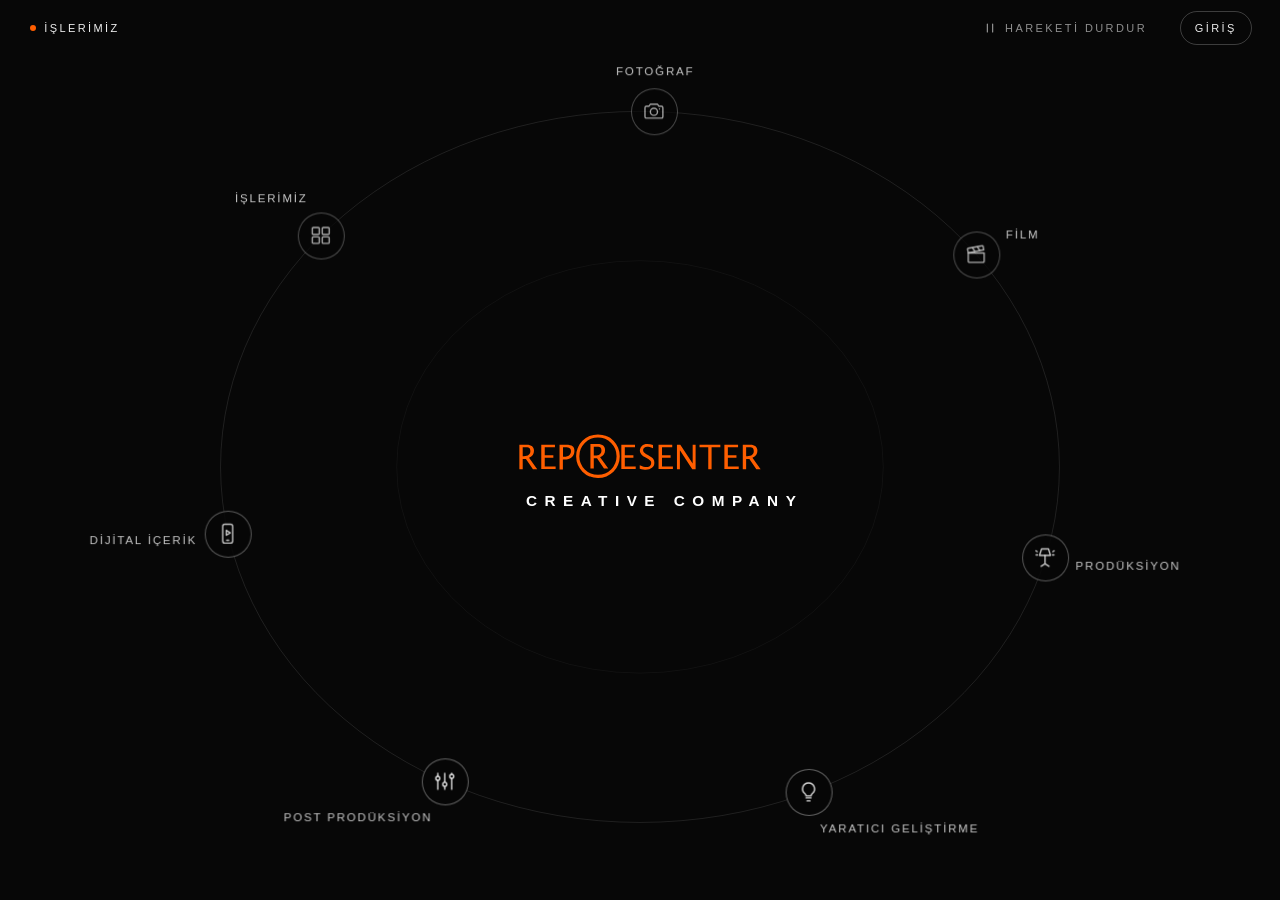
==== index.html @ e48978e8 "Ana sayfa: Representer gezegenli sayfa; giris kapisi /giris adresine tasindi" ====
<!doctype html>
<html lang="tr">
<head>
  <meta charset="utf-8">
  <meta name="viewport" content="width=device-width, initial-scale=1">
  <title>Representer</title>
  <meta name="description" content="Representer — reklam fotoğrafı ve film; yaratıcı geliştirme, prodüksiyon, post prodüksiyon.">
  <link rel="stylesheet" href="/ana/style.css?s=1">
</head>
<body>
  <header class="top" id="top">
    <button class="top-btn" id="btn-works" type="button">İşlerimiz</button>
    <div class="top-sag">
      <button class="top-btn" id="btn-motion" type="button" aria-pressed="false">
        <svg class="ico" viewBox="0 0 16 16" aria-hidden="true"><path class="i-pause" d="M5 3.5v9M11 3.5v9"/><path class="i-play" d="M5 3.2v9.6L12.6 8z"/></svg>
        <span class="txt">Hareketi durdur</span>
      </button>
      <span id="top-links"></span>
    </div>
  </header>

  <main class="stage" id="stage" aria-label="Hizmetler">
    <h1 class="sr">Representer — Creative Company</h1>
    <svg class="orbits" id="orbits" aria-hidden="true"></svg>
    <svg class="links" id="links" aria-hidden="true"></svg>
    <div class="logo" id="logo"></div>
  </main>

  <div class="panel" id="panel" role="dialog" aria-modal="true" aria-labelledby="panel-title" hidden>
    <div class="panel-backdrop"></div>
    <div class="panel-inner">
      <button class="panel-close" type="button" aria-label="Kapat">
        <svg viewBox="0 0 16 16" aria-hidden="true"><path d="M3.5 3.5l9 9M12.5 3.5l-9 9"/></svg>
      </button>
      <p class="panel-crumb"></p>
      <h2 id="panel-title" tabindex="-1"></h2>
      <div class="panel-body"></div>
      <nav class="panel-nav" aria-label="Başlıklar"><ul></ul></nav>
    </div>
  </div>

  <script src="/ana/config.js?s=1"></script>
  <script src="/ana/icons.js?s=1"></script>
  <script src="/ana/logo.js?s=1"></script>
  <script src="/ana/layout.js?s=1"></script>
  <script src="/ana/motion.js?s=1"></script>
  <script src="/ana/app.js?s=1"></script>
  <script src="/ana/interaction.js?s=1"></script>
</body>
</html>
---- ana/style.css ----
:root {
  --bg: #070707;
  --ink: #ededed;
  --muted: rgba(255, 255, 255, .55);
  --line: rgba(255, 255, 255, .10);
  --accent: #ff5e00;
  --font: "Helvetica Neue", "Helvetica Neue LT", Helvetica, Arial, sans-serif;
}
* { box-sizing: border-box; }
html, body { margin: 0; height: 100%; background: var(--bg); color: var(--ink); font-family: var(--font); overflow: hidden; }
button { font: inherit; color: inherit; background: none; border: 0; padding: 0; cursor: pointer; }
.sr { position: absolute; width: 1px; height: 1px; overflow: hidden; clip: rect(0 0 0 0); white-space: nowrap; }
:focus { outline: none; }
:focus-visible { outline: 1px solid var(--accent); outline-offset: 4px; }

/* Üst bölüm */
.top {
  position: fixed; inset: 0 0 auto 0; height: 56px; z-index: 20;
  display: flex; align-items: center; justify-content: space-between; padding: 0 clamp(14px, 2.2vw, 36px);
}
.top-btn {
  display: inline-flex; align-items: center; gap: 8px; height: 34px; padding: 0 2px;
  font-size: 11px; letter-spacing: .22em; text-transform: uppercase; color: var(--muted);
  transition: color .2s;
}
.top-btn:hover, .top-btn:focus-visible { color: var(--ink); }
#btn-works { color: var(--ink); }
#btn-works::before { content: ""; width: 6px; height: 6px; border-radius: 50%; background: var(--accent); }
.top-sag { display: flex; align-items: center; gap: clamp(16px, 2.4vw, 32px); }
.top-btn.top-link { text-decoration: none; color: var(--ink); border: 1px solid rgba(255, 255, 255, .22); border-radius: 17px; padding: 0 14px; transition: border-color .2s, color .2s; }
.top-btn.top-link:hover, .top-btn.top-link:focus-visible { border-color: var(--accent); color: #fff; }
.narrow #btn-motion .txt { display: none; }
.top-btn .ico { width: 14px; height: 14px; fill: none; stroke: currentColor; stroke-width: 1.4; stroke-linecap: round; stroke-linejoin: round; }
.top-btn[data-state="on"] .i-play, .top-btn[data-state="off"] .i-pause { display: none; }

/* Sahne */
.stage { position: fixed; inset: 0; opacity: 0; transition: opacity .8s ease; }
.ready .stage { opacity: 1; }
.orbits, .links { position: absolute; inset: 0; width: 100%; height: 100%; pointer-events: none; overflow: visible; }
.orbit { fill: none; stroke: var(--line); stroke-width: 1; vector-effect: non-scaling-stroke; }
.orbit.faint { stroke: rgba(255, 255, 255, .045); }

.logo { position: absolute; left: 0; top: 0; text-align: center; pointer-events: none; z-index: 1; }
.logo-mark { display: block; width: 100%; height: auto; animation: breathe 6s ease-in-out infinite; }
.logo-tag {
  display: block; margin-top: calc(var(--tag-size) * .2);
  font-size: var(--tag-size); line-height: 1.2; letter-spacing: .49em; text-indent: .49em;
  font-weight: 600; color: #fff; white-space: nowrap;
}
@keyframes breathe {
  0%, 100% { filter: drop-shadow(0 0 6px rgba(255, 94, 0, .10)); }
  50% { filter: drop-shadow(0 0 22px rgba(255, 94, 0, .32)); }
}

/* Gezegen */
.pg { position: absolute; left: 0; top: 0; transition: opacity .35s; }
.planet {
  position: absolute; left: 0; top: 0; width: calc(var(--r) * 2); height: calc(var(--r) * 2);
  border-radius: 50%; border: 1px solid rgba(255, 255, 255, .38); background: var(--bg);
  display: grid; place-items: center; color: rgba(255, 255, 255, .86);
  transition: border-color .25s, color .25s, box-shadow .35s; will-change: transform; z-index: 2;
}
.planet svg { width: calc(var(--r) * 1.02); height: calc(var(--r) * 1.02); }
.planet::after {
  content: ""; position: absolute; inset: -9px; border-radius: 50%;
}
.pg:hover .planet, .pg.open .planet, .planet:focus-visible {
  border-color: var(--accent); color: var(--accent); box-shadow: 0 0 22px rgba(255, 94, 0, .28);
}
.plabel {
  position: absolute; left: 0; top: 0; z-index: 2; pointer-events: none;
  font-size: 11.5px; letter-spacing: .16em; text-transform: uppercase; color: rgba(255, 255, 255, .78);
  white-space: nowrap; line-height: 1.35; will-change: transform; transition: color .25s, opacity .3s;
}
.plabel[data-align="right"] { text-align: right; }
.plabel[data-align="center"] { text-align: center; }
.pg.open .plabel, .pg:hover .plabel { color: #fff; }
.narrow .plabel { font-size: 10px; letter-spacing: .12em; white-space: normal; max-width: 92px; width: max-content; }

/* Uydular */
.sats {
  list-style: none; margin: 0; padding: 0; position: absolute; left: 0; top: 0; width: max-content; z-index: 6;
  visibility: hidden; transition: visibility 0s .3s;
}
.pg.open .sats { visibility: visible; transition: none; }
.sats li { height: var(--row); opacity: 0; transform: translateX(-6px); transition: opacity .22s, transform .3s; }
.sats[data-side="L"] li { transform: translateX(6px); }
.pg.open .sats li { opacity: 1; transform: none; }
.pg.open .sats li:nth-child(2) { transition-delay: .04s; }
.pg.open .sats li:nth-child(3) { transition-delay: .08s; }
.pg.open .sats li:nth-child(4) { transition-delay: .12s; }
.pg.open .sats li:nth-child(5) { transition-delay: .16s; }
.pg.open .sats li:nth-child(n+6) { transition-delay: .2s; }
.sat {
  height: 100%; display: flex; align-items: center; gap: 10px; padding: 0 6px 0 5px; width: 100%;
  font-size: 13px; letter-spacing: .03em; color: rgba(255, 255, 255, .82); white-space: nowrap; transition: color .2s;
}
.sats[data-side="L"] .sat { flex-direction: row-reverse; padding: 0 5px 0 6px; }
.sat .dot { width: 8px; height: 8px; border-radius: 50%; border: 1px solid var(--accent); flex: none; transition: background .2s; }
.sat:hover, .sat:focus-visible { color: #fff; }
.sat:hover .dot, .sat:focus-visible .dot { background: var(--accent); }
.sat:focus-visible { outline-offset: 0; }
.pg.open { z-index: 5; }

.link {
  fill: none; stroke: rgba(255, 94, 0, .45); stroke-width: 1;
  stroke-dasharray: 1; stroke-dashoffset: 1; animation: draw .45s ease forwards; animation-delay: calc(var(--i) * 40ms);
}
@keyframes draw { to { stroke-dashoffset: 0; } }

/* Odak düzeni: uydular için yer yoksa diğerleri çekilir */
.stage.focus .pg:not(.open) { opacity: .14; }
.stage.focus .pg:not(.open) .plabel { opacity: 0; }

/* Panel */
.panel { position: fixed; inset: 0; z-index: 40; }
.panel-backdrop { position: absolute; inset: 0; background: rgba(0, 0, 0, .62); opacity: 0; transition: opacity .3s; }
.panel-inner {
  position: absolute; top: 0; right: 0; bottom: 0; width: min(440px, 100%); background: var(--bg);
  border-left: 1px solid var(--line); padding: 72px clamp(20px, 4vw, 44px) 32px; overflow-y: auto;
  transform: translateX(24px); opacity: 0; transition: transform .35s ease, opacity .3s;
}
.panel.on .panel-backdrop { opacity: 1; }
.panel.on .panel-inner { transform: none; opacity: 1; }
.panel-close { position: absolute; top: 14px; right: 14px; width: 40px; height: 40px; display: grid; place-items: center; color: var(--muted); }
.panel-close:hover { color: #fff; }
.panel-close svg { width: 16px; height: 16px; stroke: currentColor; stroke-width: 1.4; fill: none; }
.panel-crumb { margin: 0 0 10px; font-size: 11px; letter-spacing: .22em; text-transform: uppercase; color: var(--accent); }
.panel h2 { margin: 0 0 22px; font-size: clamp(26px, 4vw, 36px); font-weight: 300; letter-spacing: .01em; }
.panel-body .empty { margin: 0 0 28px; color: var(--muted); font-size: 14px; }
.panel-nav ul { list-style: none; margin: 0; padding: 18px 0 0; border-top: 1px solid var(--line); }
.panel-nav button { display: flex; align-items: center; gap: 12px; width: 100%; min-height: 40px; font-size: 14px; color: rgba(255, 255, 255, .72); text-align: left; }
.panel-nav button:hover, .panel-nav button[aria-current] { color: #fff; }
.panel-nav .dot { width: 7px; height: 7px; border-radius: 50%; border: 1px solid var(--accent); flex: none; }
.panel-nav button[aria-current] .dot { background: var(--accent); }

@media (prefers-reduced-motion: reduce) {
  .logo-mark { animation: none; filter: drop-shadow(0 0 12px rgba(255, 94, 0, .18)); }
  .stage, .sats li, .panel-inner, .panel-backdrop, .pg { transition: none; }
  .sats li, .sats[data-side="L"] li { transform: none; }
  .link { animation: none; stroke-dashoffset: 0; }
}
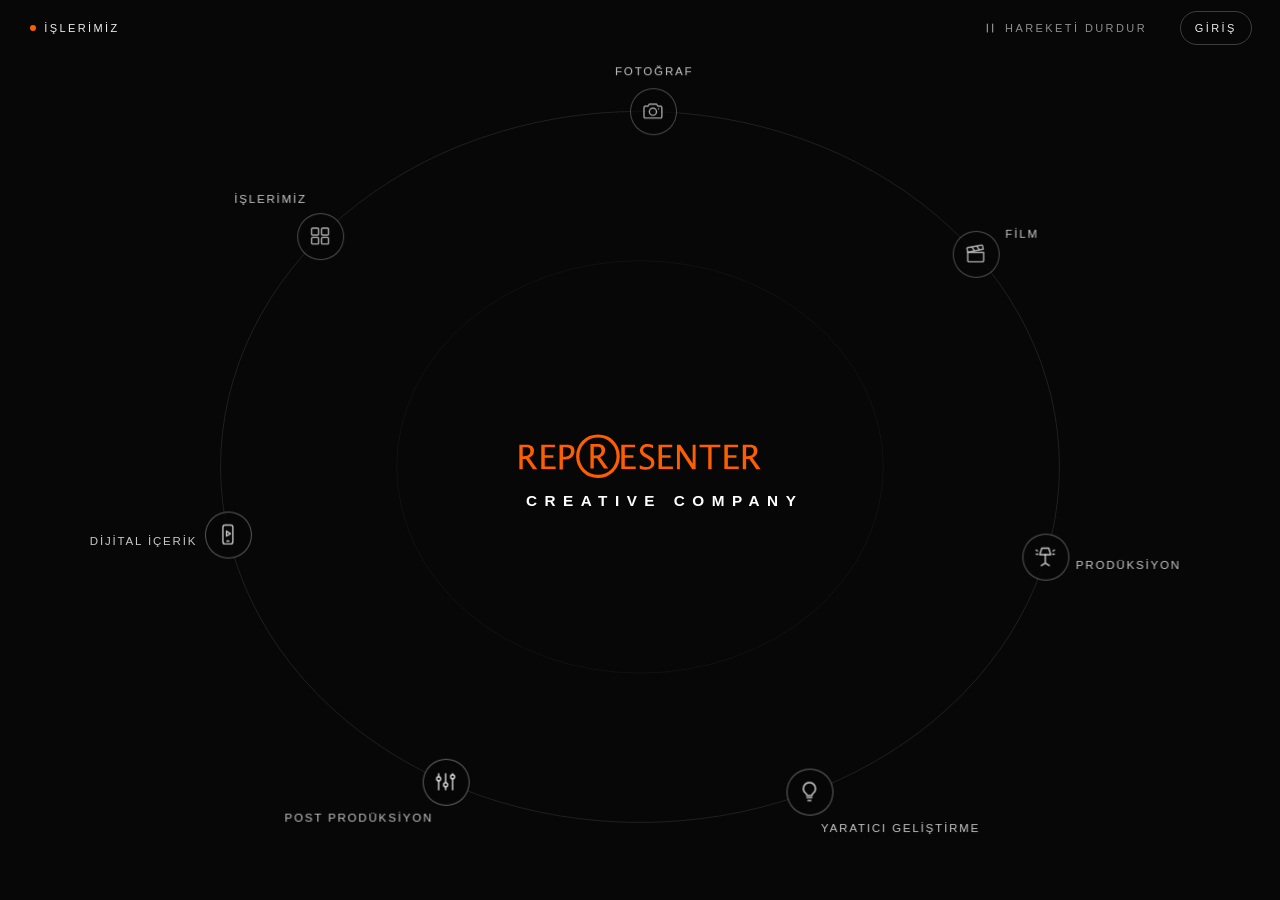
==== commit 12eaa20a: "Ana sayfa: logo fosfor isigi guclendi (s=2)" ====
--- a/index.html
+++ b/index.html
@@ -1,11 +1,11 @@
-<!doctype html>
+﻿<!doctype html>
 <html lang="tr">
 <head>
   <meta charset="utf-8">
   <meta name="viewport" content="width=device-width, initial-scale=1">
   <title>Representer</title>
   <meta name="description" content="Representer — reklam fotoğrafı ve film; yaratıcı geliştirme, prodüksiyon, post prodüksiyon.">
-  <link rel="stylesheet" href="/ana/style.css?s=1">
+  <link rel="stylesheet" href="/ana/style.css?s=2">
 </head>
 <body>
   <header class="top" id="top">
@@ -39,12 +39,12 @@
     </div>
   </div>
 
-  <script src="/ana/config.js?s=1"></script>
-  <script src="/ana/icons.js?s=1"></script>
-  <script src="/ana/logo.js?s=1"></script>
-  <script src="/ana/layout.js?s=1"></script>
-  <script src="/ana/motion.js?s=1"></script>
-  <script src="/ana/app.js?s=1"></script>
-  <script src="/ana/interaction.js?s=1"></script>
+  <script src="/ana/config.js?s=2"></script>
+  <script src="/ana/icons.js?s=2"></script>
+  <script src="/ana/logo.js?s=2"></script>
+  <script src="/ana/layout.js?s=2"></script>
+  <script src="/ana/motion.js?s=2"></script>
+  <script src="/ana/app.js?s=2"></script>
+  <script src="/ana/interaction.js?s=2"></script>
 </body>
 </html>
--- a/ana/style.css
+++ b/ana/style.css
@@ -47,9 +47,10 @@
   font-size: var(--tag-size); line-height: 1.2; letter-spacing: .49em; text-indent: .49em;
   font-weight: 600; color: #fff; white-space: nowrap;
 }
+/* Fosfor ışığı: yakın parlak hale + geniş yumuşak ışık; nefes alır */
 @keyframes breathe {
-  0%, 100% { filter: drop-shadow(0 0 6px rgba(255, 94, 0, .10)); }
-  50% { filter: drop-shadow(0 0 22px rgba(255, 94, 0, .32)); }
+  0%, 100% { filter: drop-shadow(0 0 2px rgba(255, 120, 30, .85)) drop-shadow(0 0 10px rgba(255, 94, 0, .55)) drop-shadow(0 0 28px rgba(255, 94, 0, .30)); }
+  50% { filter: drop-shadow(0 0 3px rgba(255, 140, 50, 1)) drop-shadow(0 0 16px rgba(255, 94, 0, .80)) drop-shadow(0 0 44px rgba(255, 94, 0, .45)); }
 }
 
 /* Gezegen */
@@ -135,7 +136,7 @@
 .panel-nav button[aria-current] .dot { background: var(--accent); }
 
 @media (prefers-reduced-motion: reduce) {
-  .logo-mark { animation: none; filter: drop-shadow(0 0 12px rgba(255, 94, 0, .18)); }
+  .logo-mark { animation: none; filter: drop-shadow(0 0 2px rgba(255, 120, 30, .9)) drop-shadow(0 0 12px rgba(255, 94, 0, .65)) drop-shadow(0 0 34px rgba(255, 94, 0, .35)); }
   .stage, .sats li, .panel-inner, .panel-backdrop, .pg { transition: none; }
   .sats li, .sats[data-side="L"] li { transform: none; }
   .link { animation: none; stroke-dashoffset: 0; }
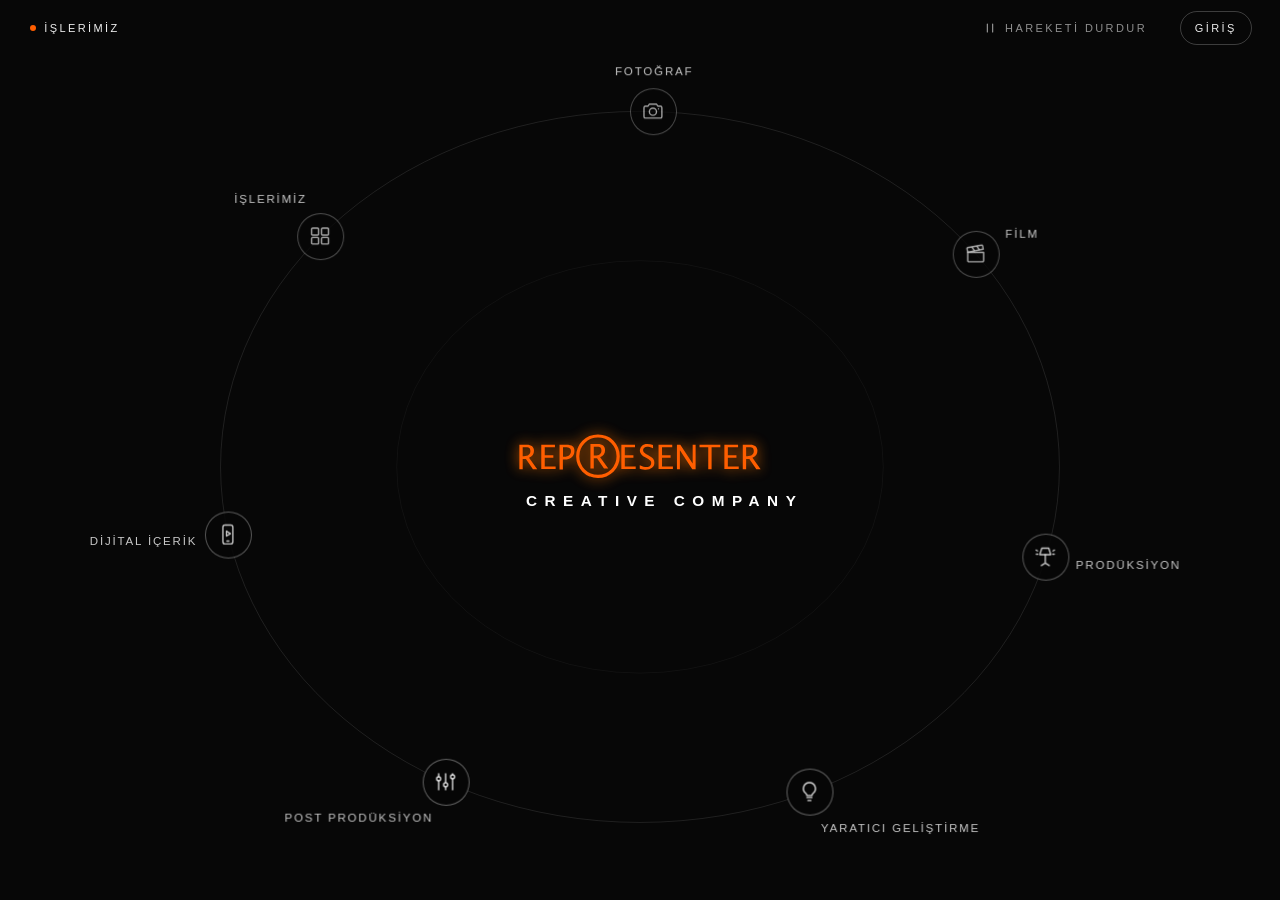
==== commit 55a98dc1: "Ana sayfa: fosfor isigi arkadaki kopyada, logo net (s=3)" ====
--- a/index.html
+++ b/index.html
@@ -5,7 +5,7 @@
   <meta name="viewport" content="width=device-width, initial-scale=1">
   <title>Representer</title>
   <meta name="description" content="Representer — reklam fotoğrafı ve film; yaratıcı geliştirme, prodüksiyon, post prodüksiyon.">
-  <link rel="stylesheet" href="/ana/style.css?s=2">
+  <link rel="stylesheet" href="/ana/style.css?s=3">
 </head>
 <body>
   <header class="top" id="top">
@@ -39,12 +39,12 @@
     </div>
   </div>
 
-  <script src="/ana/config.js?s=2"></script>
-  <script src="/ana/icons.js?s=2"></script>
-  <script src="/ana/logo.js?s=2"></script>
-  <script src="/ana/layout.js?s=2"></script>
-  <script src="/ana/motion.js?s=2"></script>
-  <script src="/ana/app.js?s=2"></script>
-  <script src="/ana/interaction.js?s=2"></script>
+  <script src="/ana/config.js?s=3"></script>
+  <script src="/ana/icons.js?s=3"></script>
+  <script src="/ana/logo.js?s=3"></script>
+  <script src="/ana/layout.js?s=3"></script>
+  <script src="/ana/motion.js?s=3"></script>
+  <script src="/ana/app.js?s=3"></script>
+  <script src="/ana/interaction.js?s=3"></script>
 </body>
 </html>
--- a/ana/style.css
+++ b/ana/style.css
@@ -41,16 +41,17 @@
 .orbit.faint { stroke: rgba(255, 255, 255, .045); }
 
 .logo { position: absolute; left: 0; top: 0; text-align: center; pointer-events: none; z-index: 1; }
-.logo-mark { display: block; width: 100%; height: auto; animation: breathe 6s ease-in-out infinite; }
-.logo-tag {
+.logo-mark { position: relative; display: block; width: 100%; height: auto; }
+.logo-isik { position: absolute; left: 0; top: 0; width: 100%; pointer-events: none; }
+.logo-glow { display: block; width: 100%; height: auto; filter: blur(7px) brightness(1.25); opacity: .9; animation: breathe 6s ease-in-out infinite; }.logo-tag {
   display: block; margin-top: calc(var(--tag-size) * .2);
   font-size: var(--tag-size); line-height: 1.2; letter-spacing: .49em; text-indent: .49em;
   font-weight: 600; color: #fff; white-space: nowrap;
 }
-/* Fosfor ışığı: yakın parlak hale + geniş yumuşak ışık; nefes alır */
+/* Fosfor ışığı: arkadaki bulanık kopya + geniş hale; nefes alır. Asıl logo keskin kalır */
 @keyframes breathe {
-  0%, 100% { filter: drop-shadow(0 0 2px rgba(255, 120, 30, .85)) drop-shadow(0 0 10px rgba(255, 94, 0, .55)) drop-shadow(0 0 28px rgba(255, 94, 0, .30)); }
-  50% { filter: drop-shadow(0 0 3px rgba(255, 140, 50, 1)) drop-shadow(0 0 16px rgba(255, 94, 0, .80)) drop-shadow(0 0 44px rgba(255, 94, 0, .45)); }
+  0%, 100% { opacity: .7; filter: blur(7px) brightness(1.2) drop-shadow(0 0 18px rgba(255, 94, 0, .45)); }
+  50% { opacity: 1; filter: blur(9px) brightness(1.45) drop-shadow(0 0 30px rgba(255, 94, 0, .7)); }
 }
 
 /* Gezegen */
@@ -136,7 +137,7 @@
 .panel-nav button[aria-current] .dot { background: var(--accent); }
 
 @media (prefers-reduced-motion: reduce) {
-  .logo-mark { animation: none; filter: drop-shadow(0 0 2px rgba(255, 120, 30, .9)) drop-shadow(0 0 12px rgba(255, 94, 0, .65)) drop-shadow(0 0 34px rgba(255, 94, 0, .35)); }
+  .logo-glow { animation: none; filter: blur(8px) brightness(1.3) drop-shadow(0 0 24px rgba(255, 94, 0, .55)); }
   .stage, .sats li, .panel-inner, .panel-backdrop, .pg { transition: none; }
   .sats li, .sats[data-side="L"] li { transform: none; }
   .link { animation: none; stroke-dashoffset: 0; }
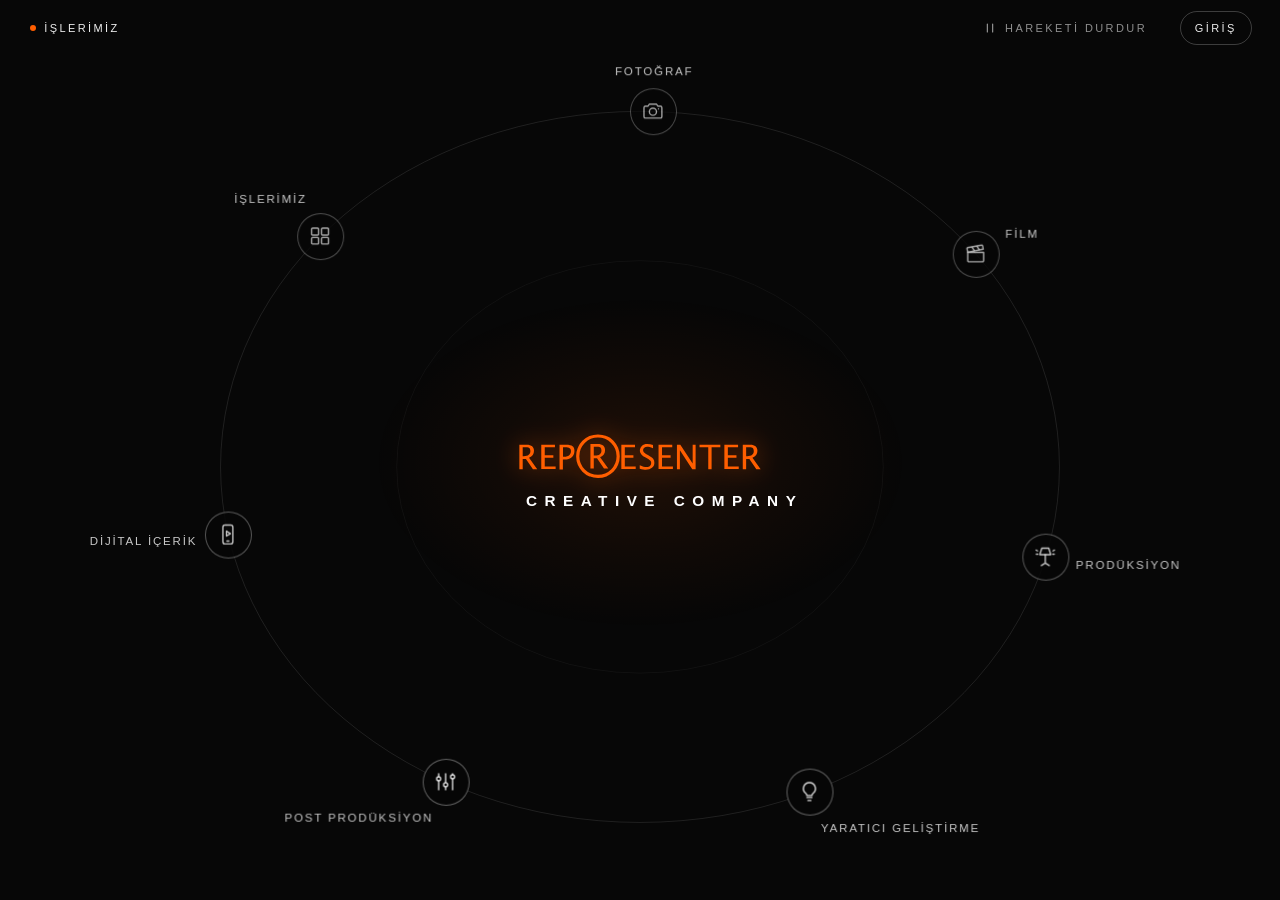
==== commit bf53abc8: "Ana sayfa: logo rpresenter.com gibi, arkada yumusak fosfor (s=4)" ====
--- a/index.html
+++ b/index.html
@@ -5,7 +5,7 @@
   <meta name="viewport" content="width=device-width, initial-scale=1">
   <title>Representer</title>
   <meta name="description" content="Representer — reklam fotoğrafı ve film; yaratıcı geliştirme, prodüksiyon, post prodüksiyon.">
-  <link rel="stylesheet" href="/ana/style.css?s=3">
+  <link rel="stylesheet" href="/ana/style.css?s=4">
 </head>
 <body>
   <header class="top" id="top">
@@ -39,12 +39,12 @@
     </div>
   </div>
 
-  <script src="/ana/config.js?s=3"></script>
-  <script src="/ana/icons.js?s=3"></script>
-  <script src="/ana/logo.js?s=3"></script>
-  <script src="/ana/layout.js?s=3"></script>
-  <script src="/ana/motion.js?s=3"></script>
-  <script src="/ana/app.js?s=3"></script>
-  <script src="/ana/interaction.js?s=3"></script>
+  <script src="/ana/config.js?s=4"></script>
+  <script src="/ana/icons.js?s=4"></script>
+  <script src="/ana/logo.js?s=4"></script>
+  <script src="/ana/layout.js?s=4"></script>
+  <script src="/ana/motion.js?s=4"></script>
+  <script src="/ana/app.js?s=4"></script>
+  <script src="/ana/interaction.js?s=4"></script>
 </body>
 </html>
--- a/ana/style.css
+++ b/ana/style.css
@@ -43,15 +43,23 @@
 .logo { position: absolute; left: 0; top: 0; text-align: center; pointer-events: none; z-index: 1; }
 .logo-mark { position: relative; display: block; width: 100%; height: auto; }
 .logo-isik { position: absolute; left: 0; top: 0; width: 100%; pointer-events: none; }
-.logo-glow { display: block; width: 100%; height: auto; filter: blur(7px) brightness(1.25); opacity: .9; animation: breathe 6s ease-in-out infinite; }.logo-tag {
+.logo-glow { display: block; width: 100%; height: auto; filter: blur(12px); opacity: .5; animation: breathe 6s ease-in-out infinite; }
+/* Geniş, sıcak ortam ışığı (kenarsız; zemin parçası değil) */
+.logo::before {
+  content: ""; position: absolute; left: 50%; top: 45%; width: 220%; height: 380%; transform: translate(-50%, -50%);
+  background: radial-gradient(closest-side, rgba(255, 94, 0, .10), rgba(255, 94, 0, .04) 55%, transparent);
+  pointer-events: none; z-index: -1;
+}
+/* rpresenter.com'daki gibi: beyaz, kalın, logo genişliğinde */
+.logo-tag {
   display: block; margin-top: calc(var(--tag-size) * .2);
   font-size: var(--tag-size); line-height: 1.2; letter-spacing: .49em; text-indent: .49em;
   font-weight: 600; color: #fff; white-space: nowrap;
 }
-/* Fosfor ışığı: arkadaki bulanık kopya + geniş hale; nefes alır. Asıl logo keskin kalır */
+/* Fosfor: arkadaki bulanık kopya nefes alır; asıl logo filtresiz, keskin */
 @keyframes breathe {
-  0%, 100% { opacity: .7; filter: blur(7px) brightness(1.2) drop-shadow(0 0 18px rgba(255, 94, 0, .45)); }
-  50% { opacity: 1; filter: blur(9px) brightness(1.45) drop-shadow(0 0 30px rgba(255, 94, 0, .7)); }
+  0%, 100% { opacity: .4; }
+  50% { opacity: .7; }
 }
 
 /* Gezegen */
@@ -137,7 +145,7 @@
 .panel-nav button[aria-current] .dot { background: var(--accent); }
 
 @media (prefers-reduced-motion: reduce) {
-  .logo-glow { animation: none; filter: blur(8px) brightness(1.3) drop-shadow(0 0 24px rgba(255, 94, 0, .55)); }
+  .logo-glow { animation: none; opacity: .55; }
   .stage, .sats li, .panel-inner, .panel-backdrop, .pg { transition: none; }
   .sats li, .sats[data-side="L"] li { transform: none; }
   .link { animation: none; stroke-dashoffset: 0; }
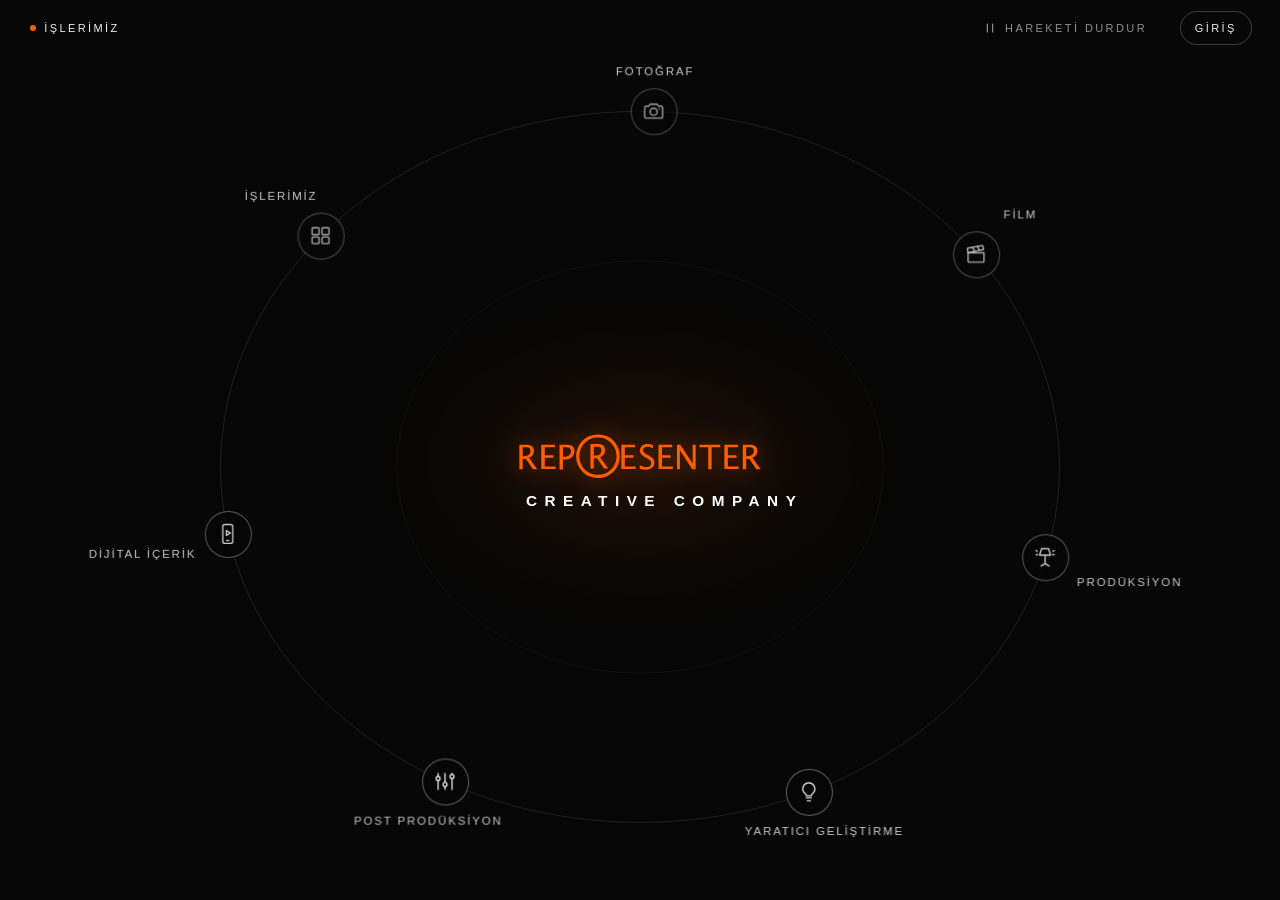
==== commit 94a58e4d: "Ana sayfa: gezegen adlari ziplamaz (surekli yerlesim, 5 derece adim; s=5)" ====
--- a/index.html
+++ b/index.html
@@ -5,7 +5,7 @@
   <meta name="viewport" content="width=device-width, initial-scale=1">
   <title>Representer</title>
   <meta name="description" content="Representer — reklam fotoğrafı ve film; yaratıcı geliştirme, prodüksiyon, post prodüksiyon.">
-  <link rel="stylesheet" href="/ana/style.css?s=4">
+  <link rel="stylesheet" href="/ana/style.css?s=5">
 </head>
 <body>
   <header class="top" id="top">
@@ -39,12 +39,12 @@
     </div>
   </div>
 
-  <script src="/ana/config.js?s=4"></script>
-  <script src="/ana/icons.js?s=4"></script>
-  <script src="/ana/logo.js?s=4"></script>
-  <script src="/ana/layout.js?s=4"></script>
-  <script src="/ana/motion.js?s=4"></script>
-  <script src="/ana/app.js?s=4"></script>
-  <script src="/ana/interaction.js?s=4"></script>
+  <script src="/ana/config.js?s=5"></script>
+  <script src="/ana/icons.js?s=5"></script>
+  <script src="/ana/logo.js?s=5"></script>
+  <script src="/ana/layout.js?s=5"></script>
+  <script src="/ana/motion.js?s=5"></script>
+  <script src="/ana/app.js?s=5"></script>
+  <script src="/ana/interaction.js?s=5"></script>
 </body>
 </html>
--- a/ana/style.css
+++ b/ana/style.css
@@ -80,10 +80,8 @@
 .plabel {
   position: absolute; left: 0; top: 0; z-index: 2; pointer-events: none;
   font-size: 11.5px; letter-spacing: .16em; text-transform: uppercase; color: rgba(255, 255, 255, .78);
-  white-space: nowrap; line-height: 1.35; will-change: transform; transition: color .25s, opacity .3s;
+  white-space: nowrap; line-height: 1.35; text-align: center; will-change: transform; transition: color .25s, opacity .3s;
 }
-.plabel[data-align="right"] { text-align: right; }
-.plabel[data-align="center"] { text-align: center; }
 .pg.open .plabel, .pg:hover .plabel { color: #fff; }
 .narrow .plabel { font-size: 10px; letter-spacing: .12em; white-space: normal; max-width: 92px; width: max-content; }
 
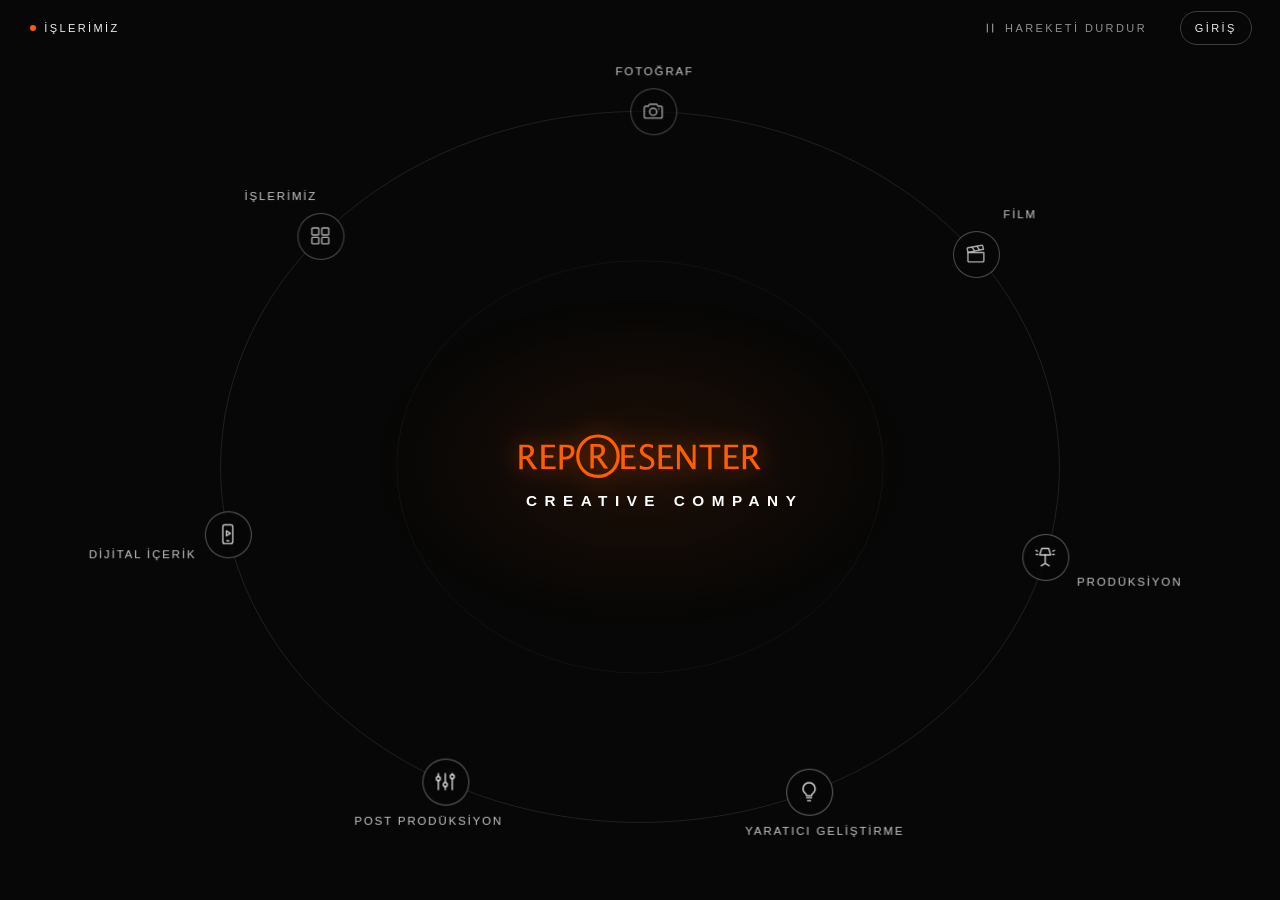
==== commit 855b0b83: "Ana sayfa: ortadaki logo girise goturur (s=6)" ====
--- a/index.html
+++ b/index.html
@@ -5,7 +5,7 @@
   <meta name="viewport" content="width=device-width, initial-scale=1">
   <title>Representer</title>
   <meta name="description" content="Representer — reklam fotoğrafı ve film; yaratıcı geliştirme, prodüksiyon, post prodüksiyon.">
-  <link rel="stylesheet" href="/ana/style.css?s=5">
+  <link rel="stylesheet" href="/ana/style.css?s=6">
 </head>
 <body>
   <header class="top" id="top">
@@ -23,7 +23,7 @@
     <h1 class="sr">Representer — Creative Company</h1>
     <svg class="orbits" id="orbits" aria-hidden="true"></svg>
     <svg class="links" id="links" aria-hidden="true"></svg>
-    <div class="logo" id="logo"></div>
+    <a class="logo" id="logo"></a>
   </main>
 
   <div class="panel" id="panel" role="dialog" aria-modal="true" aria-labelledby="panel-title" hidden>
@@ -39,12 +39,12 @@
     </div>
   </div>
 
-  <script src="/ana/config.js?s=5"></script>
-  <script src="/ana/icons.js?s=5"></script>
-  <script src="/ana/logo.js?s=5"></script>
-  <script src="/ana/layout.js?s=5"></script>
-  <script src="/ana/motion.js?s=5"></script>
-  <script src="/ana/app.js?s=5"></script>
-  <script src="/ana/interaction.js?s=5"></script>
+  <script src="/ana/config.js?s=6"></script>
+  <script src="/ana/icons.js?s=6"></script>
+  <script src="/ana/logo.js?s=6"></script>
+  <script src="/ana/layout.js?s=6"></script>
+  <script src="/ana/motion.js?s=6"></script>
+  <script src="/ana/app.js?s=6"></script>
+  <script src="/ana/interaction.js?s=6"></script>
 </body>
 </html>
--- a/ana/style.css
+++ b/ana/style.css
@@ -40,7 +40,7 @@
 .orbit { fill: none; stroke: var(--line); stroke-width: 1; vector-effect: non-scaling-stroke; }
 .orbit.faint { stroke: rgba(255, 255, 255, .045); }
 
-.logo { position: absolute; left: 0; top: 0; text-align: center; pointer-events: none; z-index: 1; }
+.logo { position: absolute; left: 0; top: 0; display: block; text-align: center; pointer-events: none; z-index: 1; }
 .logo-mark { position: relative; display: block; width: 100%; height: auto; }
 .logo-isik { position: absolute; left: 0; top: 0; width: 100%; pointer-events: none; }
 .logo-glow { display: block; width: 100%; height: auto; filter: blur(12px); opacity: .5; animation: breathe 6s ease-in-out infinite; }
@@ -50,6 +50,18 @@
   background: radial-gradient(closest-side, rgba(255, 94, 0, .10), rgba(255, 94, 0, .04) 55%, transparent);
   pointer-events: none; z-index: -1;
 }
+/* Logo = giriş bağlantısı: fare üstünde ışık artar, altında ipucu; dokunmatikte ipucu yok, dokununca açılır */
+.logo.baglanti { pointer-events: auto; cursor: pointer; color: inherit; text-decoration: none; }
+.logo.baglanti:focus-visible { outline-offset: 10px; }
+.logo-ipucu {
+  position: absolute; left: 50%; top: 100%; margin-top: calc(var(--tag-size) * 1.6);
+  font-size: 10px; letter-spacing: .32em; text-indent: .32em; text-transform: uppercase; color: var(--accent); white-space: nowrap;
+  opacity: 0; transform: translate(-50%, -4px); transition: opacity .25s, transform .25s; pointer-events: none;
+}
+.logo.baglanti:hover .logo-ipucu, .logo.baglanti:focus-visible .logo-ipucu { opacity: 1; transform: translate(-50%, 0); }
+.logo.baglanti:hover .logo-isik, .logo.baglanti:focus-visible .logo-isik { filter: brightness(1.7); }
+.logo-isik { transition: filter .3s; }
+@media (hover: none) { .logo-ipucu { display: none; } }
 /* rpresenter.com'daki gibi: beyaz, kalın, logo genişliğinde */
 .logo-tag {
   display: block; margin-top: calc(var(--tag-size) * .2);
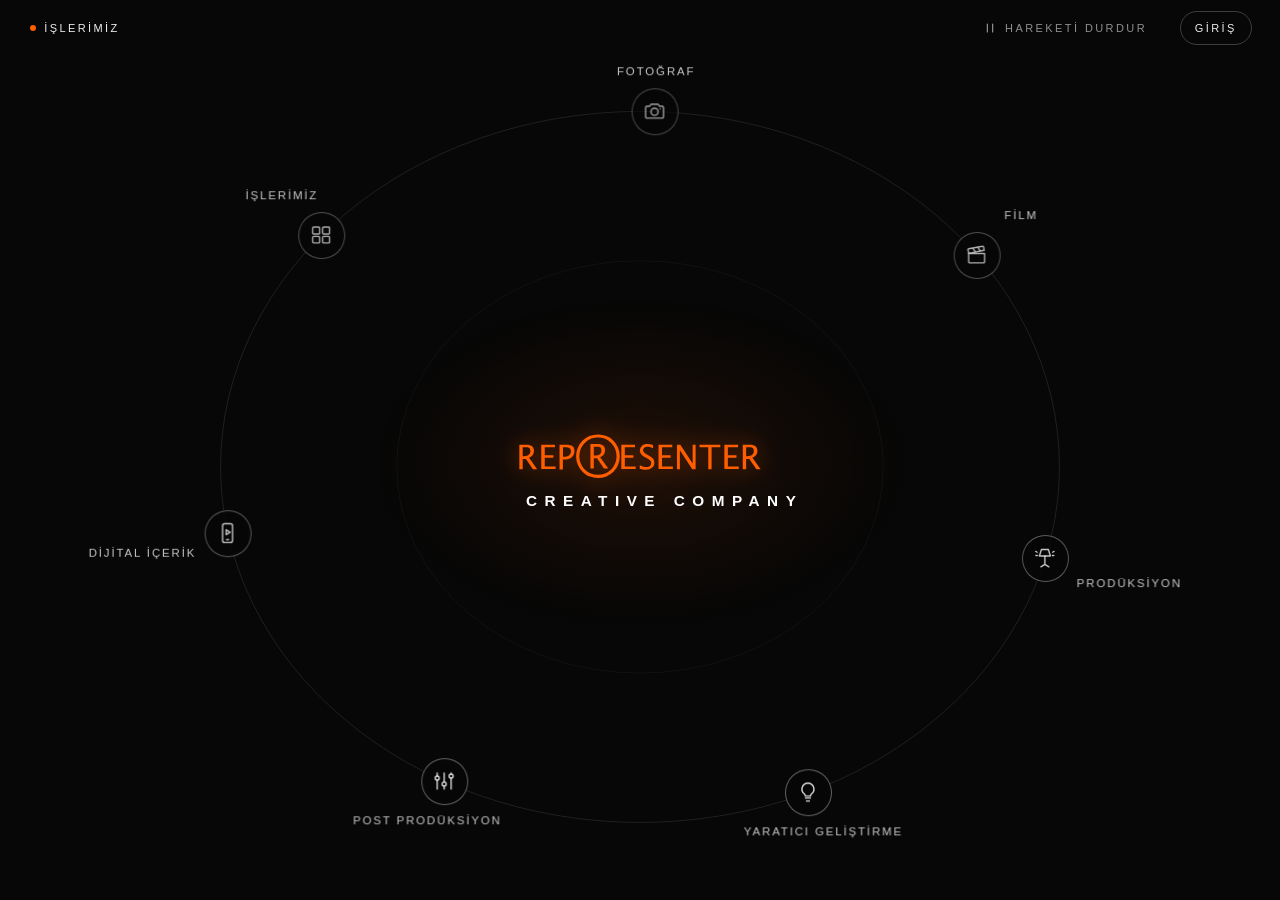
==== commit cac412c6: "Ziyaret kaydi satiri (M114 ortak ziyaret defteri, abrama-iz)" ====
--- a/index.html
+++ b/index.html
@@ -6,6 +6,8 @@
   <title>Representer</title>
   <meta name="description" content="Representer — reklam fotoğrafı ve film; yaratıcı geliştirme, prodüksiyon, post prodüksiyon.">
   <link rel="stylesheet" href="/ana/style.css?s=6">
+  <!-- Ziyaret kaydı (M114 ortak ziyaret defteri; Projects\114_WebEnvanteri_…\10_ReadMe\M114_Web.md) -->
+  <script async src="https://abrama-iz.sezaibirincioglu.workers.dev/i.js"></script>
 </head>
 <body>
   <header class="top" id="top">
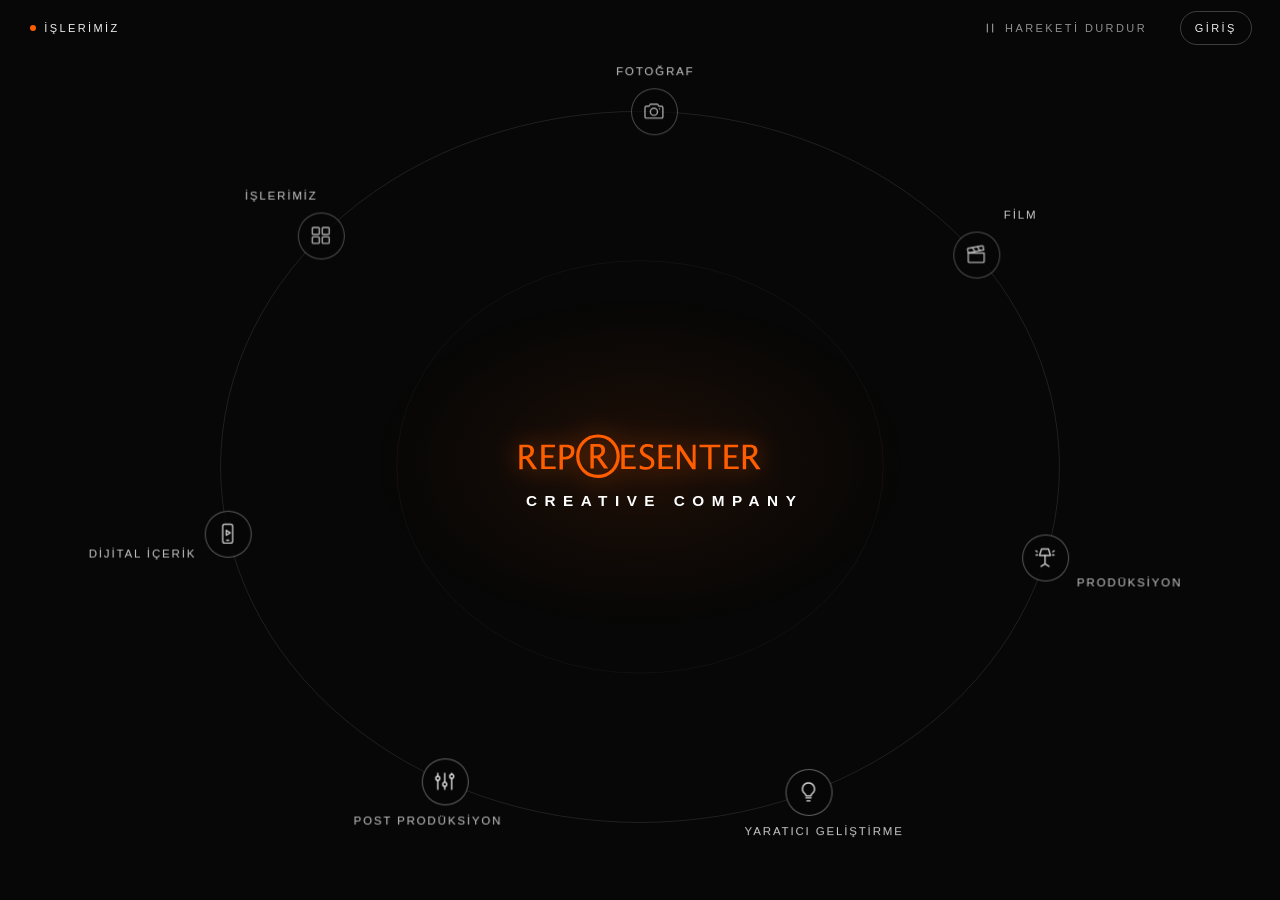
==== commit 1e8b22f0: "Ziyaret betigi kaldirildi: kayit artik abrama-kapi'de (rep-app.com Cloudflare'de, ayni akis)" ====
--- a/index.html
+++ b/index.html
@@ -1,4 +1,4 @@
-﻿<!doctype html>
+<!doctype html>
 <html lang="tr">
 <head>
   <meta charset="utf-8">
@@ -7,7 +7,6 @@
   <meta name="description" content="Representer — reklam fotoğrafı ve film; yaratıcı geliştirme, prodüksiyon, post prodüksiyon.">
   <link rel="stylesheet" href="/ana/style.css?s=6">
   <!-- Ziyaret kaydı (M114 ortak ziyaret defteri; Projects\114_WebEnvanteri_…\10_ReadMe\M114_Web.md) -->
-  <script async src="https://abrama-iz.sezaibirincioglu.workers.dev/i.js"></script>
 </head>
 <body>
   <header class="top" id="top">
